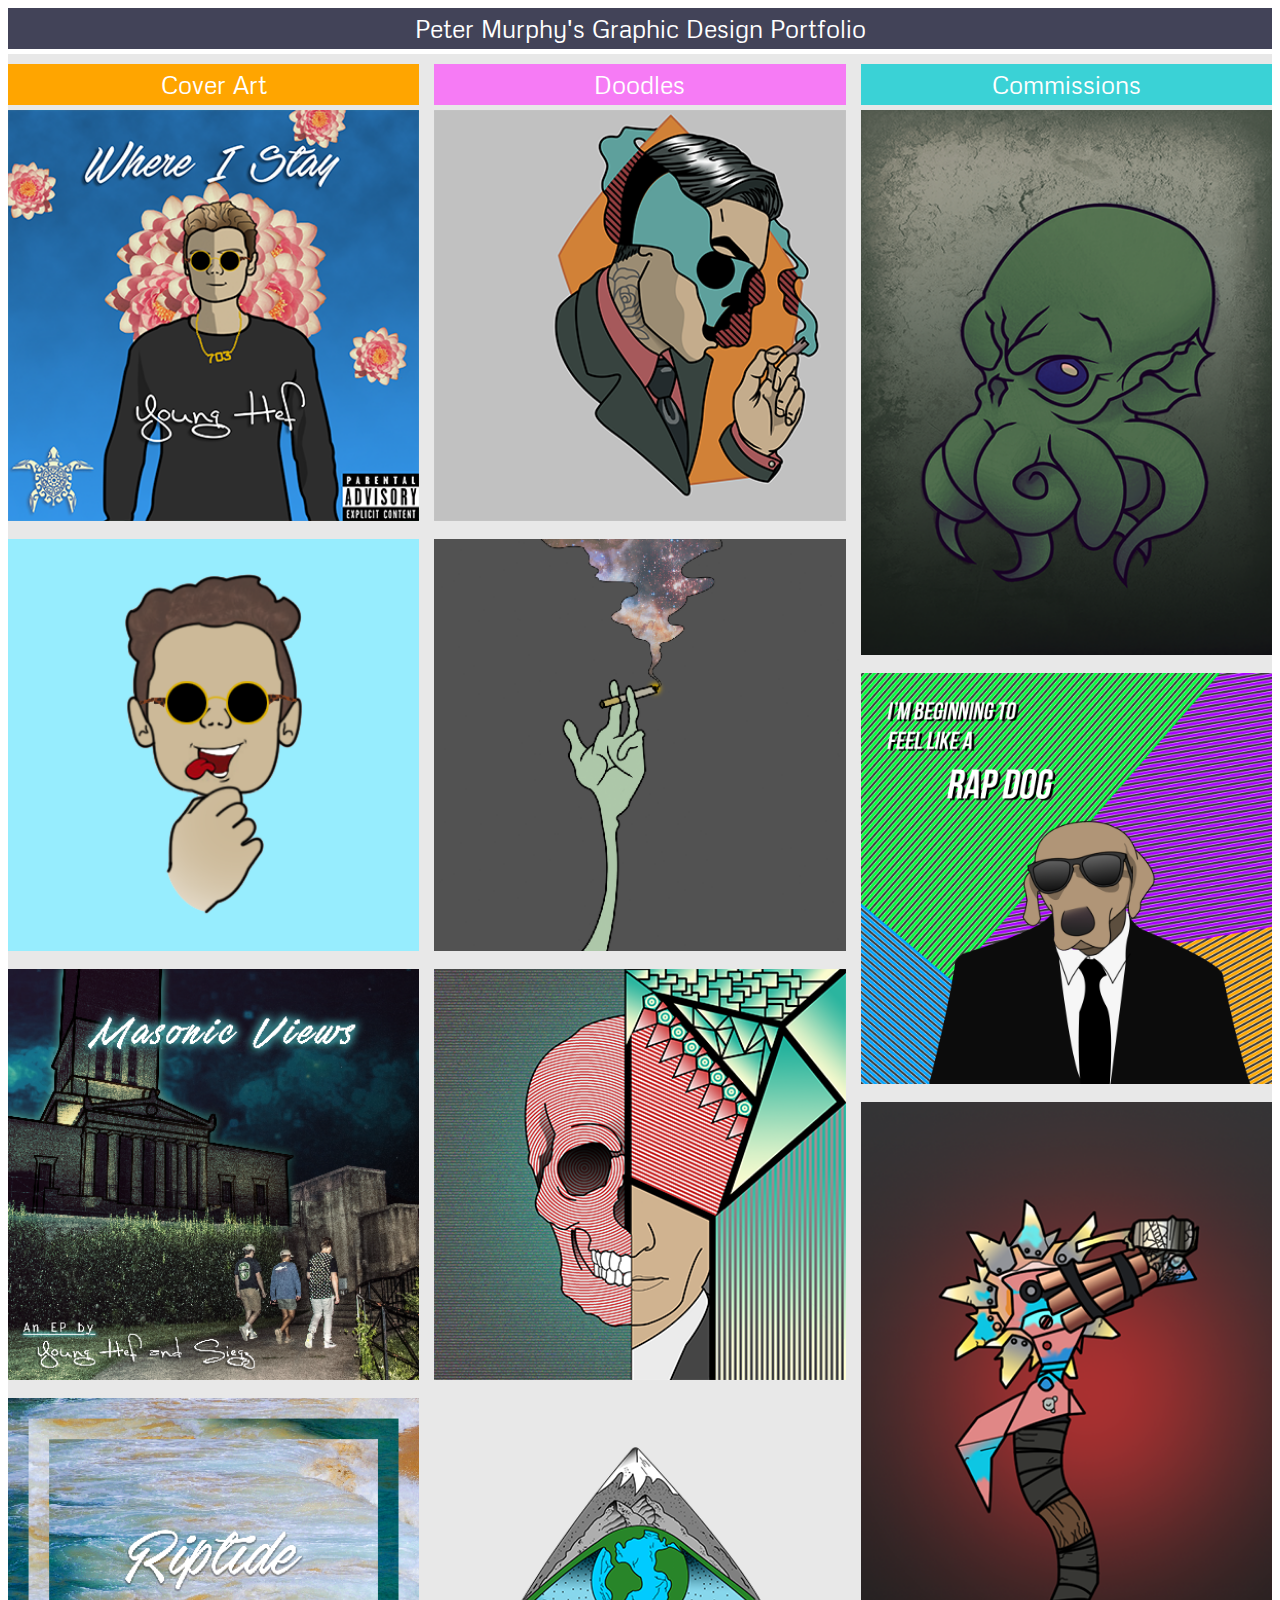
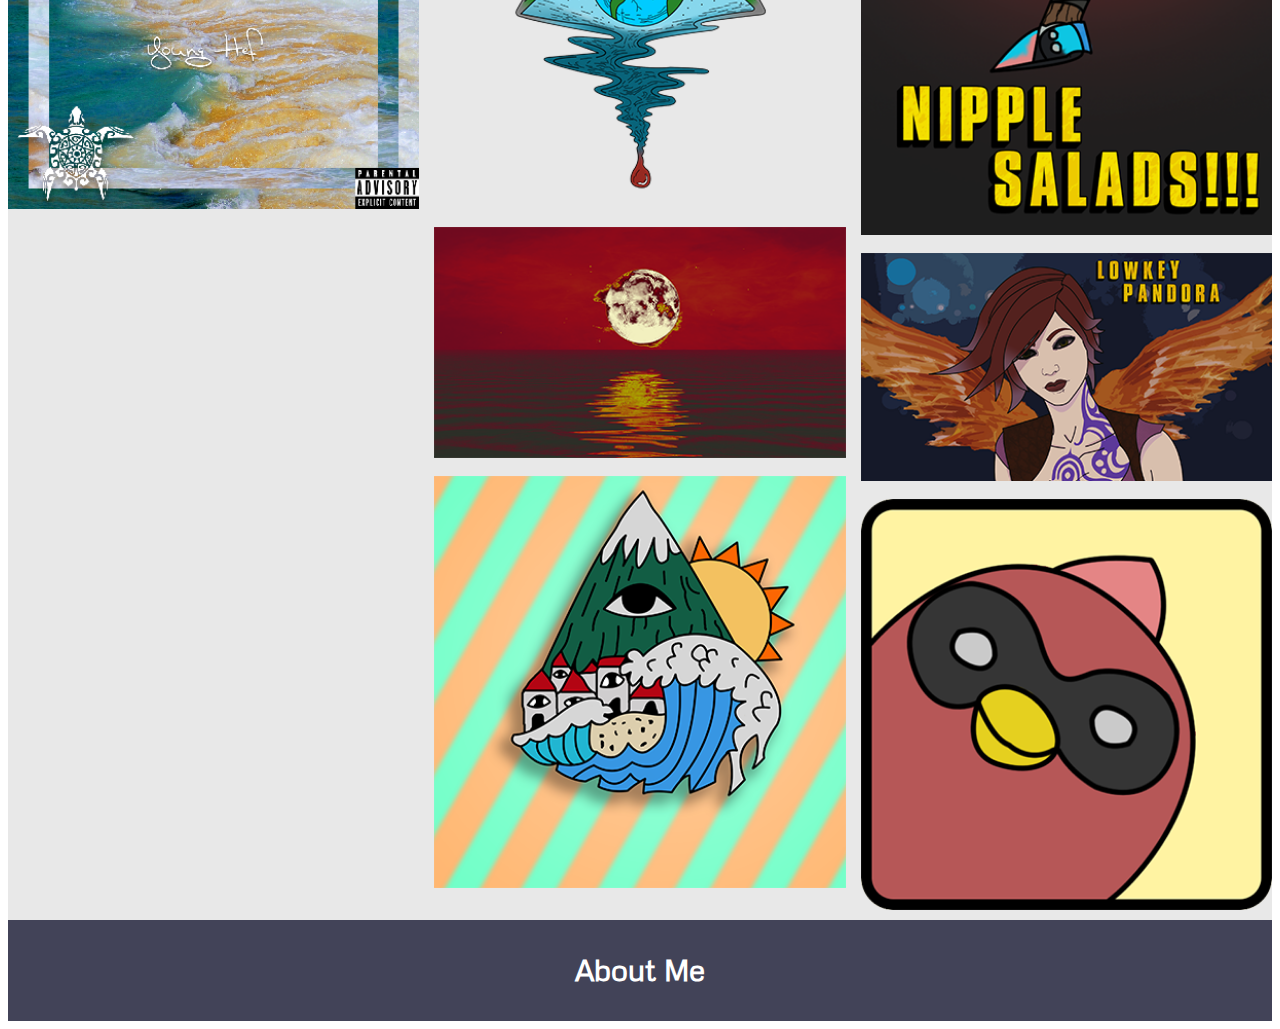
==== gdp/gdp.html @ 3e72fa25 "CONSOLIDATE EVERYTHING" ====
<!DOCTYPE html>
<html>
<head>
  <meta name="description" content="Peter Murphy - Graphics">
  <meta name="viewport" charset="UTF-8" content="width=device-width, initial-scale=0.7, minimum-scale=0.7">
  <link rel="stylesheet" href="style.css">
  <title> Peter Murphy's Homepage </title>
</head>
<body>
  <header> Peter Murphy's Graphic Design Portfolio </header>
  <div class="container">

    <div class="left-col">
      <header> Cover Art </header>

      <div class="trigger">
        <img id="image" src="thumbnails/thumb_Where I Stay.png" onclick="window.open('imgs/Where I Stay.png')">
        <a id="lbl">Where I Stay v3</a>
      </div>
      <br>
      <div class="trigger">
        <img id="image" src="thumbnails/thumb_faceTongue400.png" onclick="window.open('imgs/faceTongue400.png')">
        <a id="lbl">HEF</a>
      </div>
      <br>
      <div class="trigger">
        <img id="image" src="thumbnails/thumb_masonicviews.png" onclick="window.open('imgs/Masonic Views Fade.png')">
        <a id="lbl">Masonic Views</a>
      </div>
      <br>
      <div class="trigger">
        <img id="image" src="thumbnails/thumb_riptide.png" onclick="window.open('imgs/riptide.png')">
        <a id="lbl">riptide</a>
      </div>

    </div> <!-- end left col -->

    <div class="mid-col">
      <header> Doodles </header>

      <div class="trigger">
        <img id="image" src="thumbnails/thumb_Smoking Man.png" onclick="window.open('imgs/Smoking Man.png')">
        <a id="lbl">Smoking Man</a>
      </div>
      <br>
      <div class="trigger">
        <img id="image" src="thumbnails/thumb_smoking hand.png" onclick="window.open('imgs/smoking hand.png')">
        <a id="lbl">Edgy troll with a stoma</a>
      </div>
      <br>
      <div class="trigger">
        <img id="image" src="thumbnails/thumb_abstract triangles.png" onclick="window.open('imgs/abstract triangles.png')">
        <a id="lbl">Edgy Skull pic</a>
      </div>
      <br>
      <div class="trigger">
        <img id="image" src="thumbnails/thumb_mountainglobe.png" onclick="window.open('imgs/mountainglobe.png')">
        <a id="lbl">Mountain Globe</a>
      </div>
      <br>
      <div class="trigger">
        <img id="image" src="thumbnails/thumb_Moon.png" onclick="window.open('imgs/Moon.png')">
        <a id="lbl">Moonset</a>
      </div>
      <br>
      <div class="trigger">
        <img id="image" src="thumbnails/thumb_Ricardo's EYE.png" onclick="window.open('imgs/Ricardo's EYE.png')">
        <a id="lbl">Ricardo Avolo</a>
      </div>
    </div> <!-- end middle col -->

    <div class="right-col">
      <header> Commissions </header>

      <div class="trigger">
        <img id="image" src="thumbnails/thumb_ethanslogo.png" onclick="window.open('imgs/ethanslogo.png')">
        <a id="lbl">Cthulu</a>
      </div>
      <br>
      <div class="trigger">
        <img id="image" src="imgs/rap dog.png" onclick="window.open('imgs/rap dog.png')">
        <a id="lbl">just bad pun...</a>
      </div>
      <br>
      <div class="trigger">
        <img id="image" src="thumbnails/thumb_Buzzsaw.png" onclick="window.open('imgs/Buzzsaw Iphone backgroun.png.png')">
        <a id="lbl">Borderlands 2: Kreig's buzzsaw</a>
      </div> <!-- end right col -->
      <br>
      <div class="trigger"> <!-- put this inside container, but make it span all 3 columns -->
        <img id="image" src="thumbnails/thumb_Lillith.png" onclick="window.open('imgs/Lillith.png')">
        <a id="lbl">Borderlands 2: Lillith</a>
      </div>
      <br>
      <div class="trigger">
        <img id="image" src="thumbnails/thumb_icon.png" onclick="window.open('imgs/icon.png')">
        <a id="lbl">Hack BI!</a>
      </div>
    </div>

  </div>

  <footer>
    <h3><a href="https://murphypone.github.io/Homepage/" target="_blank"> About Me <a/></h3>
  <footer>
</body>
</html>
---- gdp/style.css ----
@font-face {
  font-family: 'Metrophobic';
  src: url('Metrophobic-Regular.ttf'), url('Metrophobic-Regular.otf');
}

header {
  text-align: center;
  font-size: 25px;
  font-family: Metrophobic;
  background: #424358;
  color: white;
  padding: 5px;
  margin-bottom: 5px;
}

.container {
  display: grid;
  grid-template-columns: 1fr 1fr 1fr;
  grid-template-rows: repeat(3 1fr);
  grid-gap: 15px;
  background: #e8e8e8;
}

.left-col {
  margin-top: 10px;
  margin-bottom: 10px;
}

.left-col header {
  background: orange;
}

.mid-col {
  margin-top: 10px;
  margin-bottom: 10px;
}

.mid-col header {
  background: #f67bf5;
}

.right-col {
  margin-top: 10px;
  margin-bottom: 10px;
}

.right-col header {
  background: #3ad2d6;
}

.trigger {
  width: 100%;
  height: auto;
}

.trigger:hover #image {
  width: 95%;
}

.trigger:hover #lbl {
  display: block;
}

#image {
  width: 100%;
  height: auto;
  transition: width .5s;
  /* transition: all .5s ease-in-out; */
  align-self: center;
  display: block;
  margin: 0 auto;
}

#lbl {
  font-family: Metrophobic;
  display: none;
  text-align: center;
  margin: 10px;
  font-size: 20px;
}

footer {
  text-align: center;
  font-size: 2vw;
  font-family: Metrophobic;
  background: #424358;
  color: white;
  padding: 1px;
}

footer a {
  text-decoration: none;
  color: white;
}
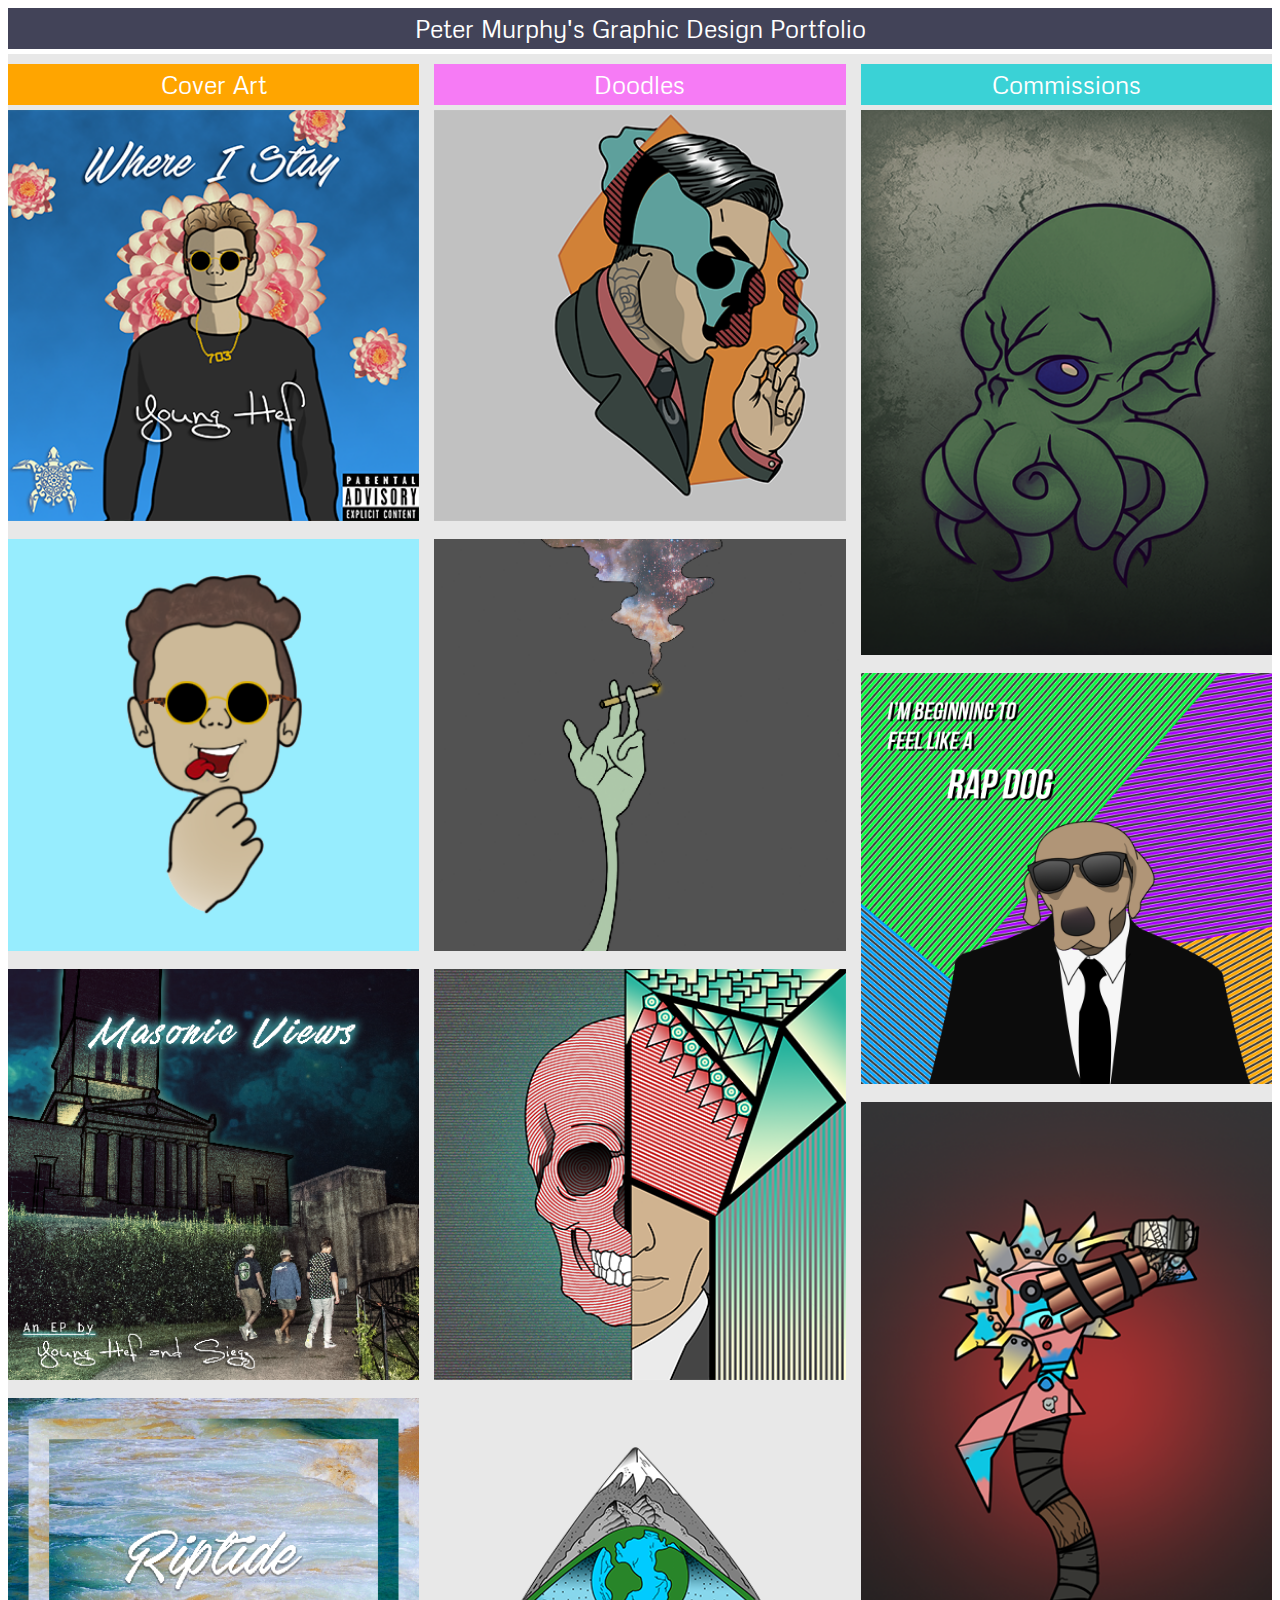
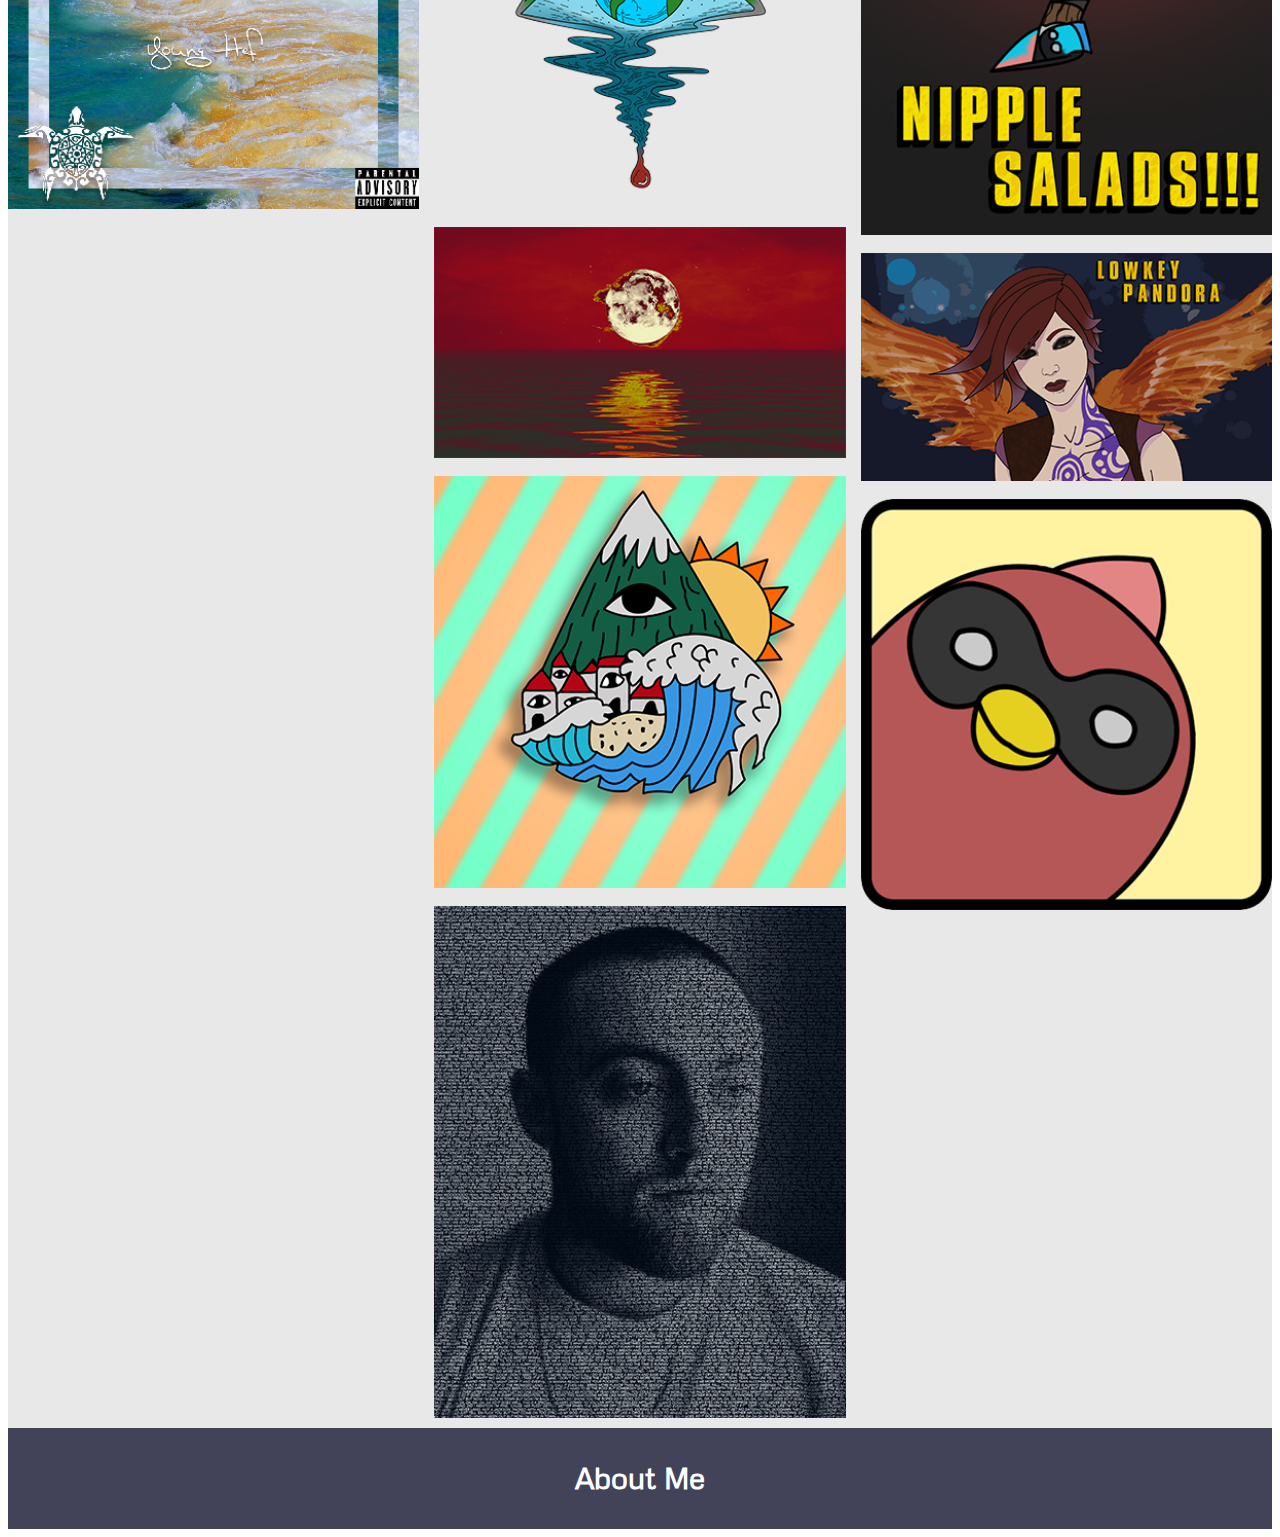
==== commit 163b6fbe: "make it happen dappen" ====
--- a/gdp/gdp.html
+++ b/gdp/gdp.html
@@ -4,7 +4,7 @@
   <meta name="description" content="Peter Murphy - Graphics">
   <meta name="viewport" charset="UTF-8" content="width=device-width, initial-scale=0.7, minimum-scale=0.7">
   <link rel="stylesheet" href="style.css">
-  <title> Peter Murphy's Homepage </title>
+  <title> Peter Murphy's Graphic Design Portfolio </title>
 </head>
 <body>
   <header> Peter Murphy's Graphic Design Portfolio </header>
@@ -67,6 +67,11 @@
         <img id="image" src="thumbnails/thumb_Ricardo's EYE.png" onclick="window.open('imgs/Ricardo's EYE.png')">
         <a id="lbl">Ricardo Avolo</a>
       </div>
+      <br>
+      <div class="trigger">
+        <img id="image" src="thumbnails/thumb_macmiller.png" onclick="window.open('imgs/macmiller.png')">
+        <a id="lbl">Swimming</a>
+      </div>
     </div> <!-- end middle col -->
 
     <div class="right-col">
